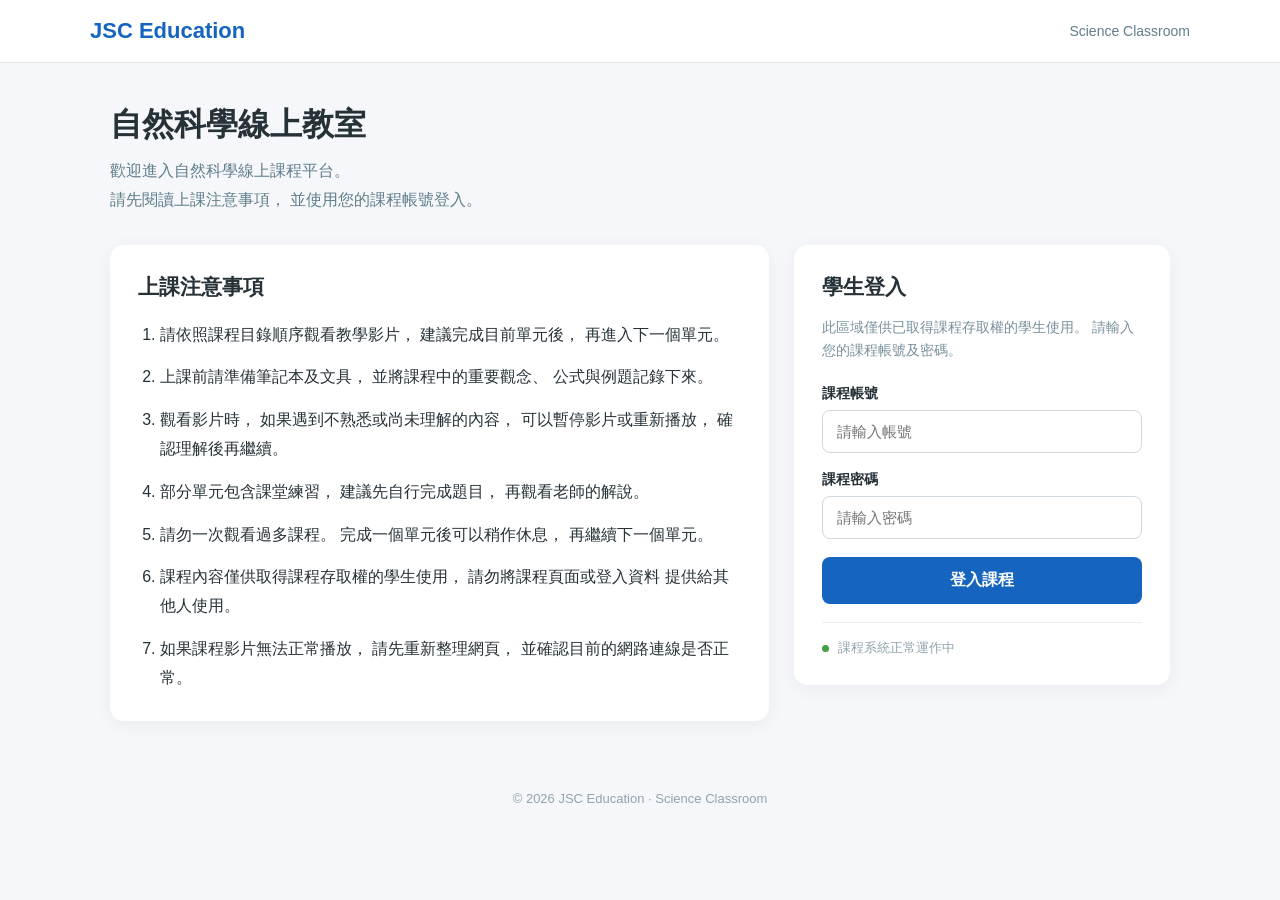
==== index.html @ a79ba4b3 "Add initial HTML structure for science classroom" ====
<!DOCTYPE html>
<html lang="zh-Hant">
<head>
  <meta charset="UTF-8">

  <meta
    name="viewport"
    content="width=device-width, initial-scale=1.0"
  >

  <meta
    name="robots"
    content="noindex, nofollow"
  >

  <title>自然科學線上教室｜JSC Education</title>

  <style>
    /* ==============================
       基本設定
    ============================== */

    * {
      box-sizing: border-box;
    }

    html {
      scroll-behavior: smooth;
    }

    body {
      margin: 0;

      font-family:
        "Noto Sans TC",
        "Microsoft JhengHei",
        Arial,
        sans-serif;

      background: #f5f7fa;
      color: #263238;
    }


    /* ==============================
       頁首
    ============================== */

    header {
      background: #ffffff;
      border-bottom: 1px solid #e0e0e0;
      padding: 18px 24px;
    }

    .header-inner {
      max-width: 1100px;
      margin: 0 auto;

      display: flex;
      align-items: center;
      justify-content: space-between;
      gap: 20px;
    }

    .logo {
      font-size: 22px;
      font-weight: 700;
      color: #1565c0;
    }

    .course-name {
      font-size: 14px;
      color: #607d8b;
    }


    /* ==============================
       主要內容
    ============================== */

    main {
      max-width: 1100px;
      margin: 40px auto;
      padding: 0 20px;
    }


    /* ==============================
       課程標題
    ============================== */

    .hero {
      margin-bottom: 30px;
    }

    .hero h1 {
      margin: 0 0 10px;

      font-size: 32px;
      font-weight: 700;
    }

    .hero p {
      margin: 0;

      color: #607d8b;
      line-height: 1.8;
    }


    /* ==============================
       雙欄版面
    ============================== */

    .layout {
      display: grid;

      grid-template-columns:
        minmax(0, 1.4fr)
        minmax(300px, 0.8fr);

      gap: 25px;

      align-items: start;
    }


    /* ==============================
       卡片
    ============================== */

    .card {
      background: #ffffff;

      border-radius: 14px;

      padding: 28px;

      box-shadow:
        0 4px 20px
        rgba(0, 0, 0, 0.05);
    }

    .card h2 {
      margin-top: 0;
      margin-bottom: 20px;

      font-size: 21px;
    }


    /* ==============================
       注意事項
    ============================== */

    .notice-list {
      padding-left: 22px;
      margin-bottom: 0;
    }

    .notice-list li {
      margin-bottom: 14px;

      line-height: 1.8;
    }

    .notice-list li:last-child {
      margin-bottom: 0;
    }


    /* ==============================
       登入區
    ============================== */

    .login-card {
      position: sticky;
      top: 25px;
    }

    .login-description {
      margin-top: -5px;
      margin-bottom: 22px;

      font-size: 14px;
      color: #78909c;

      line-height: 1.7;
    }

    label {
      display: block;

      margin-bottom: 7px;

      font-size: 14px;
      font-weight: 600;
    }

    input {
      width: 100%;

      padding: 12px 14px;
      margin-bottom: 18px;

      border: 1px solid #cfd8dc;
      border-radius: 8px;

      background: #ffffff;

      font-size: 15px;

      outline: none;

      transition:
        border-color 0.2s,
        box-shadow 0.2s;
    }

    input:focus {
      border-color: #1976d2;

      box-shadow:
        0 0 0 3px
        rgba(25, 118, 210, 0.08);
    }


    /* ==============================
       登入按鈕
    ============================== */

    button {
      width: 100%;

      padding: 13px;

      border: 0;
      border-radius: 8px;

      background: #1565c0;
      color: #ffffff;

      font-size: 16px;
      font-weight: 600;

      cursor: pointer;

      transition:
        background 0.2s,
        opacity 0.2s;
    }

    button:hover {
      background: #0d47a1;
    }

    button:disabled {
      opacity: 0.65;
      cursor: wait;
    }


    /* ==============================
       錯誤訊息
    ============================== */

    .error {
      display: none;

      margin-top: 14px;
      padding: 11px 12px;

      border-radius: 7px;

      background: #ffebee;
      color: #c62828;

      font-size: 14px;

      line-height: 1.5;
    }


    /* ==============================
       課程狀態
    ============================== */

    .status {
      margin-top: 18px;
      padding-top: 16px;

      border-top: 1px solid #eceff1;

      font-size: 13px;
      color: #90a4ae;
    }

    .status-dot {
      display: inline-block;

      width: 7px;
      height: 7px;

      margin-right: 6px;

      border-radius: 50%;

      background: #43a047;
    }


    /* ==============================
       頁尾
    ============================== */

    footer {
      padding: 30px 20px 40px;

      text-align: center;

      color: #90a4ae;
      font-size: 13px;
    }


    /* ==============================
       手機版
    ============================== */

    @media (max-width: 760px) {

      header {
        padding: 16px 20px;
      }

      .header-inner {
        align-items: flex-start;
        flex-direction: column;

        gap: 4px;
      }

      main {
        margin-top: 28px;
      }

      .hero h1 {
        font-size: 27px;
      }

      .layout {
        grid-template-columns: 1fr;
      }

      .login-card {
        position: static;
      }

      .card {
        padding: 22px;
      }

    }
  </style>
</head>


<body>

  <!-- ==============================
       頁首
  ============================== -->

  <header>

    <div class="header-inner">

      <div class="logo">
        JSC Education
      </div>

      <div class="course-name">
        Science Classroom
      </div>

    </div>

  </header>


  <!-- ==============================
       主要內容
  ============================== -->

  <main>

    <!-- 課程標題 -->

    <section class="hero">

      <h1>
        自然科學線上教室
      </h1>

      <p>
        歡迎進入自然科學線上課程平台。
        <br>
        請先閱讀上課注意事項，
        並使用您的課程帳號登入。
      </p>

    </section>


    <div class="layout">


      <!-- ============================
           上課注意事項
      ============================= -->

      <section class="card">

        <h2>
          上課注意事項
        </h2>

        <ol class="notice-list">

          <li>
            請依照課程目錄順序觀看教學影片，
            建議完成目前單元後，
            再進入下一個單元。
          </li>

          <li>
            上課前請準備筆記本及文具，
            並將課程中的重要觀念、
            公式與例題記錄下來。
          </li>

          <li>
            觀看影片時，
            如果遇到不熟悉或尚未理解的內容，
            可以暫停影片或重新播放，
            確認理解後再繼續。
          </li>

          <li>
            部分單元包含課堂練習，
            建議先自行完成題目，
            再觀看老師的解說。
          </li>

          <li>
            請勿一次觀看過多課程。
            完成一個單元後可以稍作休息，
            再繼續下一個單元。
          </li>

          <li>
            課程內容僅供取得課程存取權的學生使用，
            請勿將課程頁面或登入資料
            提供給其他人使用。
          </li>

          <li>
            如果課程影片無法正常播放，
            請先重新整理網頁，
            並確認目前的網路連線是否正常。
          </li>

        </ol>

      </section>


      <!-- ============================
           登入區
      ============================= -->

      <section class="card login-card">

        <h2>
          學生登入
        </h2>

        <p class="login-description">
          此區域僅供已取得課程存取權的學生使用。
          請輸入您的課程帳號及密碼。
        </p>


        <form id="loginForm">

          <label for="username">
            課程帳號
          </label>

          <input
            type="text"
            id="username"
            name="username"
            autocomplete="username"
            placeholder="請輸入帳號"
            required
          >


          <label for="password">
            課程密碼
          </label>

          <input
            type="password"
            id="password"
            name="password"
            autocomplete="current-password"
            placeholder="請輸入密碼"
            required
          >


          <button
            type="submit"
            id="loginButton"
          >
            登入課程
          </button>


          <div
            class="error"
            id="loginError"
            role="alert"
          >
            帳號或密碼錯誤，
            請重新確認。
          </div>

        </form>


        <div class="status">

          <span class="status-dot"></span>

          課程系統正常運作中

        </div>

      </section>

    </div>

  </main>


  <!-- ==============================
       頁尾
  ============================== -->

  <footer>
    © 2026 JSC Education · Science Classroom
  </footer>


  <!-- ==============================
       登入程式
  ============================== -->

  <script>

    const loginForm =
      document.getElementById("loginForm");

    const loginButton =
      document.getElementById("loginButton");

    const loginError =
      document.getElementById("loginError");


    loginForm.addEventListener(
      "submit",
      function (event) {

        event.preventDefault();


        /* --------------------------
           取得帳號密碼
        -------------------------- */

        const username =
          document
            .getElementById("username")
            .value
            .trim();


        const password =
          document
            .getElementById("password")
            .value
            .trim();


        loginError.style.display =
          "none";


        /* --------------------------
           檢查是否有輸入
        -------------------------- */

        if (
          username === "" ||
          password === ""
        ) {

          loginError.textContent =
            "請輸入課程帳號及密碼。";

          loginError.style.display =
            "block";

          return;

        }


        /* --------------------------
           模擬登入驗證
        -------------------------- */

        loginButton.disabled = true;

        loginButton.textContent =
          "驗證課程權限中...";


        setTimeout(
          function () {


            /* ----------------------
               儲存登入狀態

               目前只是前端模擬，
               不是真正的伺服器驗證。
            ---------------------- */

            sessionStorage.setItem(
              "scienceClassroomLogin",
              "true"
            );


            /* ----------------------
               前往課程目錄

               /science/
                    ↓
               /science/classroom/
            ---------------------- */

            window.location.href =
              "/science/classroom/";

          },

          700
        );

      }
    );

  </script>

</body>
</html>
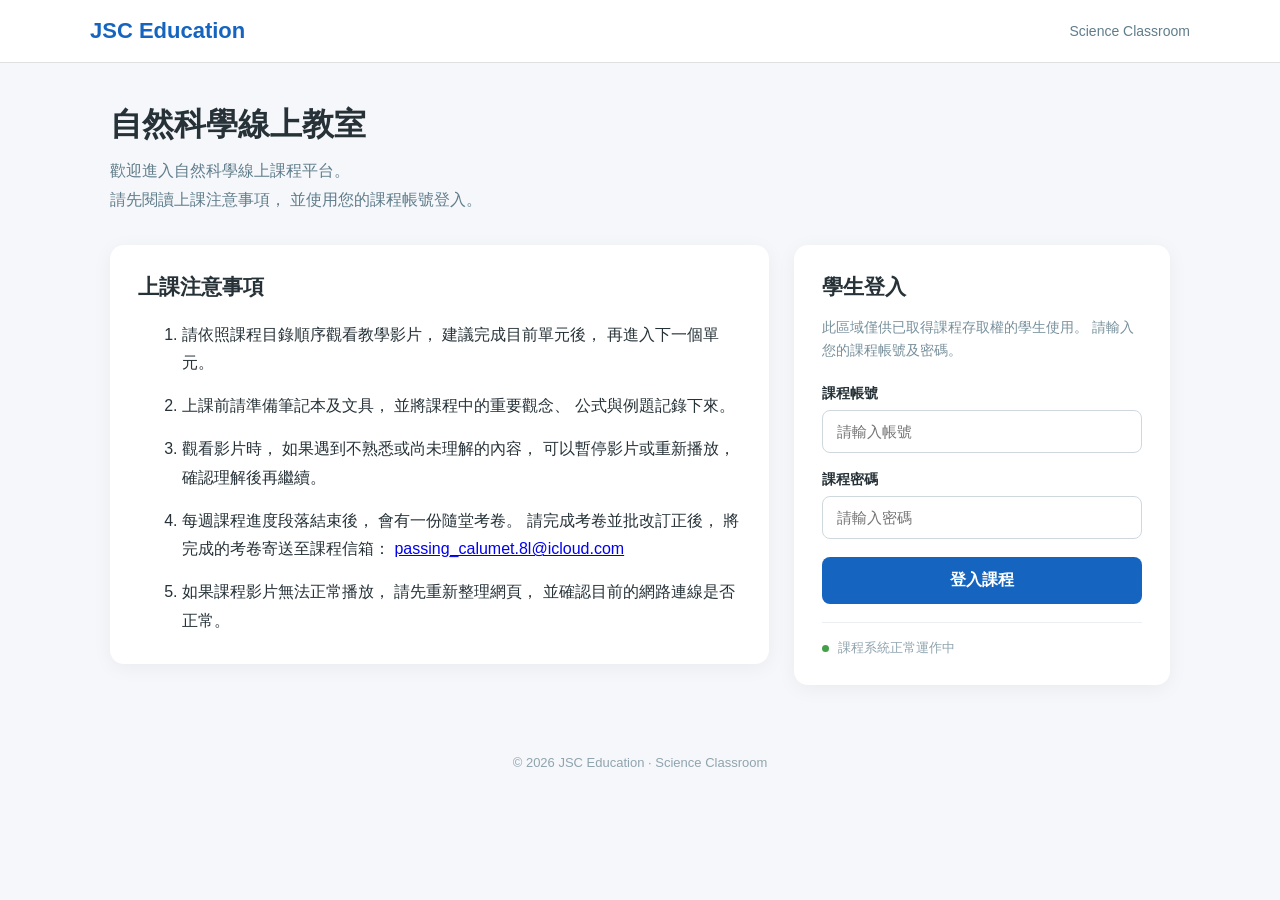
==== commit 0f72b30c: "Refactor notice list items in index.html" ====
--- a/index.html
+++ b/index.html
@@ -428,48 +428,42 @@
 
         <ol class="notice-list">
 
-          <li>
-            請依照課程目錄順序觀看教學影片，
-            建議完成目前單元後，
-            再進入下一個單元。
-          </li>
-
-          <li>
-            上課前請準備筆記本及文具，
-            並將課程中的重要觀念、
-            公式與例題記錄下來。
-          </li>
-
-          <li>
-            觀看影片時，
-            如果遇到不熟悉或尚未理解的內容，
-            可以暫停影片或重新播放，
-            確認理解後再繼續。
-          </li>
-
-          <li>
-            部分單元包含課堂練習，
-            建議先自行完成題目，
-            再觀看老師的解說。
-          </li>
-
-          <li>
-            請勿一次觀看過多課程。
-            完成一個單元後可以稍作休息，
-            再繼續下一個單元。
-          </li>
-
-          <li>
-            課程內容僅供取得課程存取權的學生使用，
-            請勿將課程頁面或登入資料
-            提供給其他人使用。
-          </li>
-
-          <li>
-            如果課程影片無法正常播放，
-            請先重新整理網頁，
-            並確認目前的網路連線是否正常。
-          </li>
+          <ol class="notice-list">
+
+  <li>
+    請依照課程目錄順序觀看教學影片，
+    建議完成目前單元後，
+    再進入下一個單元。
+  </li>
+
+  <li>
+    上課前請準備筆記本及文具，
+    並將課程中的重要觀念、
+    公式與例題記錄下來。
+  </li>
+
+  <li>
+    觀看影片時，
+    如果遇到不熟悉或尚未理解的內容，
+    可以暫停影片或重新播放，
+    確認理解後再繼續。
+  </li>
+
+  <li>
+    每週課程進度段落結束後，
+    會有一份隨堂考卷。
+    請完成考卷並批改訂正後，
+    將完成的考卷寄送至課程信箱：
+    <a href="mailto:passing_calumet.8l@icloud.com?subject=自然科學課程隨堂考繳交">passing_calumet.8l@icloud.com</a>
+  </li>
+
+  <li>
+    如果課程影片無法正常播放，
+    請先重新整理網頁，
+    並確認目前的網路連線是否正常。
+  </li>
+
+</ol>
 
         </ol>
 
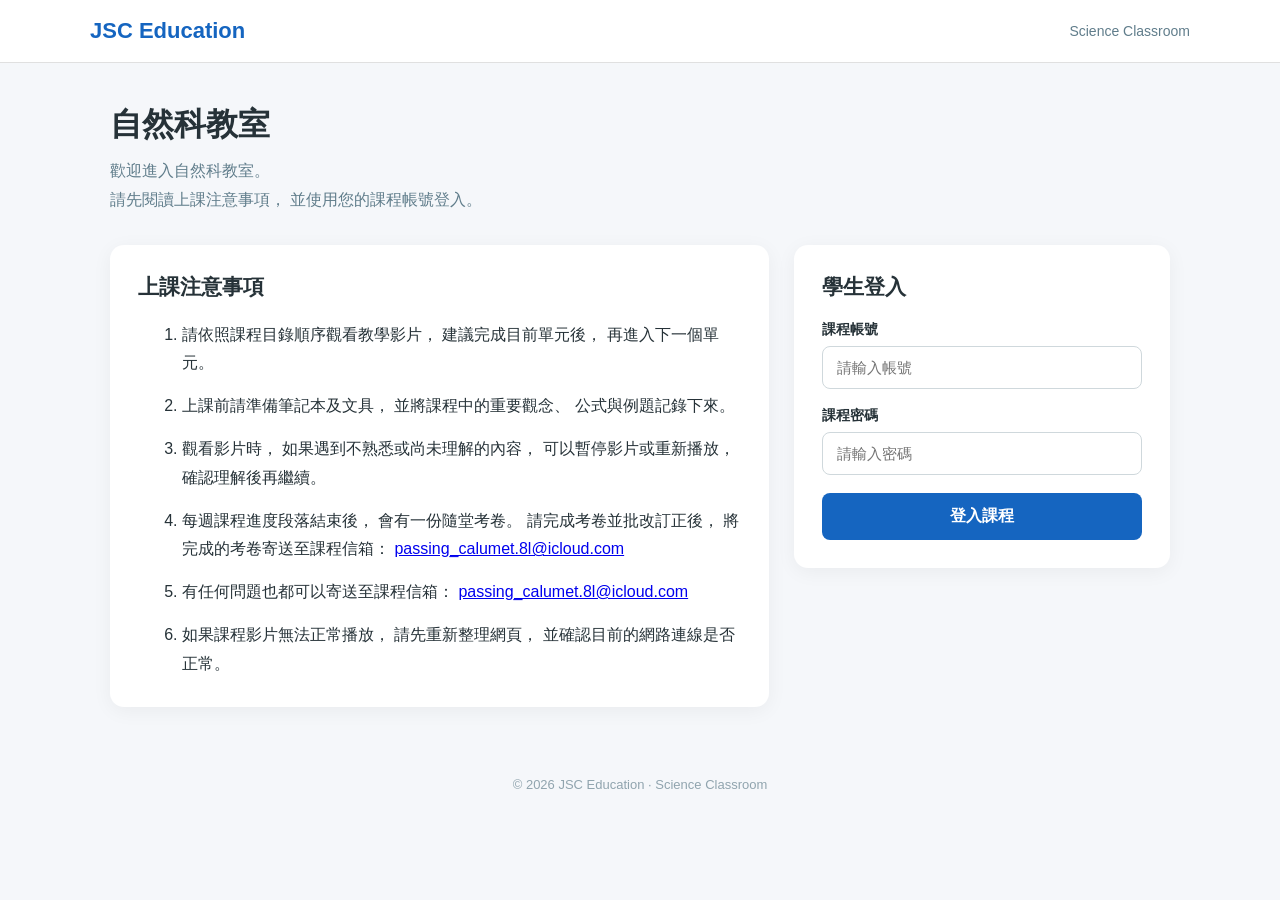
==== commit 8c179bb8: "Update text and email links in index.html" ====
--- a/index.html
+++ b/index.html
@@ -400,11 +400,11 @@
     <section class="hero">
 
       <h1>
-        自然科學線上教室
+        自然科教室
       </h1>
 
       <p>
-        歡迎進入自然科學線上課程平台。
+        歡迎進入自然科教室。
         <br>
         請先閱讀上課注意事項，
         並使用您的課程帳號登入。
@@ -454,7 +454,12 @@
     會有一份隨堂考卷。
     請完成考卷並批改訂正後，
     將完成的考卷寄送至課程信箱：
-    <a href="mailto:passing_calumet.8l@icloud.com?subject=自然科學課程隨堂考繳交">passing_calumet.8l@icloud.com</a>
+    <a href="mailto:passing_calumet.8l@icloud.com?subject=自然科課程隨堂考">passing_calumet.8l@icloud.com</a>
+  </li>
+
+  <li>
+    有任何問題也都可以寄送至課程信箱：
+    <a href="mailto:passing_calumet.8l@icloud.com?subject=我有問題[自然科]">passing_calumet.8l@icloud.com</a>
   </li>
 
   <li>
@@ -479,12 +484,6 @@
         <h2>
           學生登入
         </h2>
-
-        <p class="login-description">
-          此區域僅供已取得課程存取權的學生使用。
-          請輸入您的課程帳號及密碼。
-        </p>
-
 
         <form id="loginForm">
 
@@ -535,15 +534,6 @@
 
         </form>
 
-
-        <div class="status">
-
-          <span class="status-dot"></span>
-
-          課程系統正常運作中
-
-        </div>
-
       </section>
 
     </div>
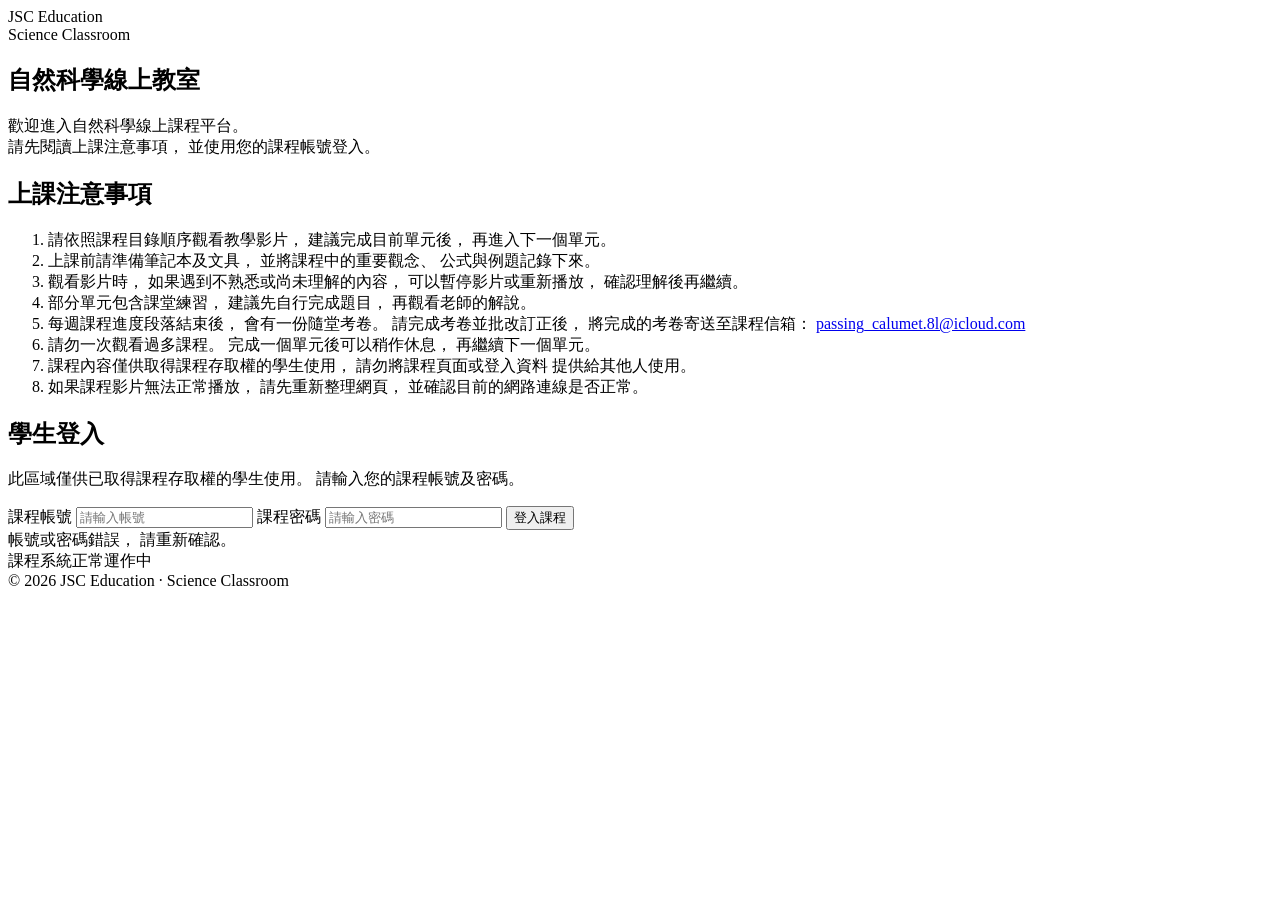
==== commit 80129f17: "Refactor index.html for content and style updates Updated course content and styling in index.html, " ====
--- a/index.html
+++ b/index.html
@@ -15,362 +15,14 @@
 
   <title>自然科學線上教室｜JSC Education</title>
 
-  <style>
-    /* ==============================
-       基本設定
-    ============================== */
-
-    * {
-      box-sizing: border-box;
-    }
-
-    html {
-      scroll-behavior: smooth;
-    }
-
-    body {
-      margin: 0;
-
-      font-family:
-        "Noto Sans TC",
-        "Microsoft JhengHei",
-        Arial,
-        sans-serif;
-
-      background: #f5f7fa;
-      color: #263238;
-    }
-
-
-    /* ==============================
-       頁首
-    ============================== */
-
-    header {
-      background: #ffffff;
-      border-bottom: 1px solid #e0e0e0;
-      padding: 18px 24px;
-    }
-
-    .header-inner {
-      max-width: 1100px;
-      margin: 0 auto;
-
-      display: flex;
-      align-items: center;
-      justify-content: space-between;
-      gap: 20px;
-    }
-
-    .logo {
-      font-size: 22px;
-      font-weight: 700;
-      color: #1565c0;
-    }
-
-    .course-name {
-      font-size: 14px;
-      color: #607d8b;
-    }
-
-
-    /* ==============================
-       主要內容
-    ============================== */
-
-    main {
-      max-width: 1100px;
-      margin: 40px auto;
-      padding: 0 20px;
-    }
-
-
-    /* ==============================
-       課程標題
-    ============================== */
-
-    .hero {
-      margin-bottom: 30px;
-    }
-
-    .hero h1 {
-      margin: 0 0 10px;
-
-      font-size: 32px;
-      font-weight: 700;
-    }
-
-    .hero p {
-      margin: 0;
-
-      color: #607d8b;
-      line-height: 1.8;
-    }
-
-
-    /* ==============================
-       雙欄版面
-    ============================== */
-
-    .layout {
-      display: grid;
-
-      grid-template-columns:
-        minmax(0, 1.4fr)
-        minmax(300px, 0.8fr);
-
-      gap: 25px;
-
-      align-items: start;
-    }
-
-
-    /* ==============================
-       卡片
-    ============================== */
-
-    .card {
-      background: #ffffff;
-
-      border-radius: 14px;
-
-      padding: 28px;
-
-      box-shadow:
-        0 4px 20px
-        rgba(0, 0, 0, 0.05);
-    }
-
-    .card h2 {
-      margin-top: 0;
-      margin-bottom: 20px;
-
-      font-size: 21px;
-    }
-
-
-    /* ==============================
-       注意事項
-    ============================== */
-
-    .notice-list {
-      padding-left: 22px;
-      margin-bottom: 0;
-    }
-
-    .notice-list li {
-      margin-bottom: 14px;
-
-      line-height: 1.8;
-    }
-
-    .notice-list li:last-child {
-      margin-bottom: 0;
-    }
-
-
-    /* ==============================
-       登入區
-    ============================== */
-
-    .login-card {
-      position: sticky;
-      top: 25px;
-    }
-
-    .login-description {
-      margin-top: -5px;
-      margin-bottom: 22px;
-
-      font-size: 14px;
-      color: #78909c;
-
-      line-height: 1.7;
-    }
-
-    label {
-      display: block;
-
-      margin-bottom: 7px;
-
-      font-size: 14px;
-      font-weight: 600;
-    }
-
-    input {
-      width: 100%;
-
-      padding: 12px 14px;
-      margin-bottom: 18px;
-
-      border: 1px solid #cfd8dc;
-      border-radius: 8px;
-
-      background: #ffffff;
-
-      font-size: 15px;
-
-      outline: none;
-
-      transition:
-        border-color 0.2s,
-        box-shadow 0.2s;
-    }
-
-    input:focus {
-      border-color: #1976d2;
-
-      box-shadow:
-        0 0 0 3px
-        rgba(25, 118, 210, 0.08);
-    }
-
-
-    /* ==============================
-       登入按鈕
-    ============================== */
-
-    button {
-      width: 100%;
-
-      padding: 13px;
-
-      border: 0;
-      border-radius: 8px;
-
-      background: #1565c0;
-      color: #ffffff;
-
-      font-size: 16px;
-      font-weight: 600;
-
-      cursor: pointer;
-
-      transition:
-        background 0.2s,
-        opacity 0.2s;
-    }
-
-    button:hover {
-      background: #0d47a1;
-    }
-
-    button:disabled {
-      opacity: 0.65;
-      cursor: wait;
-    }
-
-
-    /* ==============================
-       錯誤訊息
-    ============================== */
-
-    .error {
-      display: none;
-
-      margin-top: 14px;
-      padding: 11px 12px;
-
-      border-radius: 7px;
-
-      background: #ffebee;
-      color: #c62828;
-
-      font-size: 14px;
-
-      line-height: 1.5;
-    }
-
-
-    /* ==============================
-       課程狀態
-    ============================== */
-
-    .status {
-      margin-top: 18px;
-      padding-top: 16px;
-
-      border-top: 1px solid #eceff1;
-
-      font-size: 13px;
-      color: #90a4ae;
-    }
-
-    .status-dot {
-      display: inline-block;
-
-      width: 7px;
-      height: 7px;
-
-      margin-right: 6px;
-
-      border-radius: 50%;
-
-      background: #43a047;
-    }
-
-
-    /* ==============================
-       頁尾
-    ============================== */
-
-    footer {
-      padding: 30px 20px 40px;
-
-      text-align: center;
-
-      color: #90a4ae;
-      font-size: 13px;
-    }
-
-
-    /* ==============================
-       手機版
-    ============================== */
-
-    @media (max-width: 760px) {
-
-      header {
-        padding: 16px 20px;
-      }
-
-      .header-inner {
-        align-items: flex-start;
-        flex-direction: column;
-
-        gap: 4px;
-      }
-
-      main {
-        margin-top: 28px;
-      }
-
-      .hero h1 {
-        font-size: 27px;
-      }
-
-      .layout {
-        grid-template-columns: 1fr;
-      }
-
-      .login-card {
-        position: static;
-      }
-
-      .card {
-        padding: 22px;
-      }
-
-    }
-  </style>
+  <link
+    rel="stylesheet"
+    href="/science/style.css"
+  >
 </head>
 
 
 <body>
-
-  <!-- ==============================
-       頁首
-  ============================== -->
 
   <header>
 
@@ -389,22 +41,16 @@
   </header>
 
 
-  <!-- ==============================
-       主要內容
-  ============================== -->
-
   <main>
 
-    <!-- 課程標題 -->
-
     <section class="hero">
 
       <h1>
-        自然科教室
+        自然科學線上教室
       </h1>
 
       <p>
-        歡迎進入自然科教室。
+        歡迎進入自然科學線上課程平台。
         <br>
         請先閱讀上課注意事項，
         並使用您的課程帳號登入。
@@ -416,9 +62,7 @@
     <div class="layout">
 
 
-      <!-- ============================
-           上課注意事項
-      ============================= -->
+      <!-- 上課注意事項 -->
 
       <section class="card">
 
@@ -428,62 +72,80 @@
 
         <ol class="notice-list">
 
-          <ol class="notice-list">
-
-  <li>
-    請依照課程目錄順序觀看教學影片，
-    建議完成目前單元後，
-    再進入下一個單元。
-  </li>
-
-  <li>
-    上課前請準備筆記本及文具，
-    並將課程中的重要觀念、
-    公式與例題記錄下來。
-  </li>
-
-  <li>
-    觀看影片時，
-    如果遇到不熟悉或尚未理解的內容，
-    可以暫停影片或重新播放，
-    確認理解後再繼續。
-  </li>
-
-  <li>
-    每週課程進度段落結束後，
-    會有一份隨堂考卷。
-    請完成考卷並批改訂正後，
-    將完成的考卷寄送至課程信箱：
-    <a href="mailto:passing_calumet.8l@icloud.com?subject=自然科課程隨堂考">passing_calumet.8l@icloud.com</a>
-  </li>
-
-  <li>
-    有任何問題也都可以寄送至課程信箱：
-    <a href="mailto:passing_calumet.8l@icloud.com?subject=我有問題[自然科]">passing_calumet.8l@icloud.com</a>
-  </li>
-
-  <li>
-    如果課程影片無法正常播放，
-    請先重新整理網頁，
-    並確認目前的網路連線是否正常。
-  </li>
-
-</ol>
+          <li>
+            請依照課程目錄順序觀看教學影片，
+            建議完成目前單元後，
+            再進入下一個單元。
+          </li>
+
+          <li>
+            上課前請準備筆記本及文具，
+            並將課程中的重要觀念、
+            公式與例題記錄下來。
+          </li>
+
+          <li>
+            觀看影片時，
+            如果遇到不熟悉或尚未理解的內容，
+            可以暫停影片或重新播放，
+            確認理解後再繼續。
+          </li>
+
+          <li>
+            部分單元包含課堂練習，
+            建議先自行完成題目，
+            再觀看老師的解說。
+          </li>
+
+          <li>
+            每週課程進度段落結束後，
+            會有一份隨堂考卷。
+            請完成考卷並批改訂正後，
+            將完成的考卷寄送至課程信箱：
+
+            <a
+              href="mailto:passing_calumet.8l@icloud.com?subject=自然科學課程隨堂考繳交"
+            >
+              passing_calumet.8l@icloud.com
+            </a>
+          </li>
+
+          <li>
+            請勿一次觀看過多課程。
+            完成一個單元後可以稍作休息，
+            再繼續下一個單元。
+          </li>
+
+          <li>
+            課程內容僅供取得課程存取權的學生使用，
+            請勿將課程頁面或登入資料
+            提供給其他人使用。
+          </li>
+
+          <li>
+            如果課程影片無法正常播放，
+            請先重新整理網頁，
+            並確認目前的網路連線是否正常。
+          </li>
 
         </ol>
 
       </section>
 
 
-      <!-- ============================
-           登入區
-      ============================= -->
+      <!-- 學生登入 -->
 
       <section class="card login-card">
 
         <h2>
           學生登入
         </h2>
+
+        <p class="login-description">
+          此區域僅供已取得課程存取權的學生使用。
+          請輸入您的課程帳號及密碼。
+        </p>
+
 
         <form id="loginForm">
 
@@ -534,26 +196,27 @@
 
         </form>
 
+
+        <div class="status">
+
+          <span class="status-dot"></span>
+
+          課程系統正常運作中
+
+        </div>
+
       </section>
 
     </div>
 
   </main>
 
-
-  <!-- ==============================
-       頁尾
-  ============================== -->
 
   <footer>
     © 2026 JSC Education · Science Classroom
   </footer>
 
 
-  <!-- ==============================
-       登入程式
-  ============================== -->
-
   <script>
 
     const loginForm =
@@ -572,10 +235,6 @@
 
         event.preventDefault();
 
-
-        /* --------------------------
-           取得帳號密碼
-        -------------------------- */
 
         const username =
           document
@@ -595,10 +254,6 @@
           "none";
 
 
-        /* --------------------------
-           檢查是否有輸入
-        -------------------------- */
-
         if (
           username === "" ||
           password === ""
@@ -615,10 +270,6 @@
         }
 
 
-        /* --------------------------
-           模擬登入驗證
-        -------------------------- */
-
         loginButton.disabled = true;
 
         loginButton.textContent =
@@ -627,14 +278,6 @@
 
         setTimeout(
           function () {
-
-
-            /* ----------------------
-               儲存登入狀態
-
-               目前只是前端模擬，
-               不是真正的伺服器驗證。
-            ---------------------- */
 
             sessionStorage.setItem(
               "scienceClassroomLogin",
@@ -642,14 +285,6 @@
             );
 
 
-            /* ----------------------
-               前往課程目錄
-
-               /science/
-                    ↓
-               /science/classroom/
-            ---------------------- */
-
             window.location.href =
               "/science/classroom/";
 
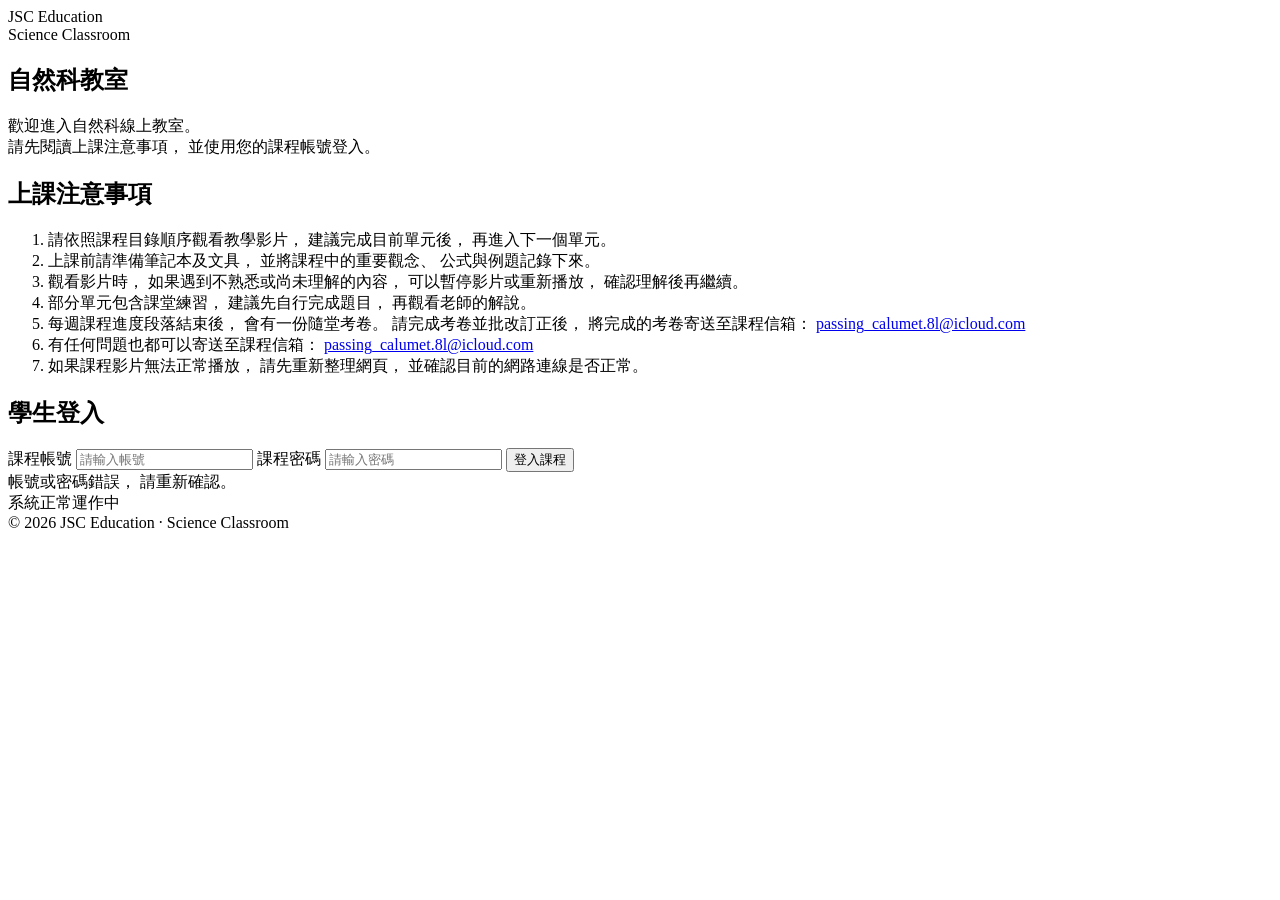
==== commit ab0a0376: "Revise text content for clarity and conciseness Updated various text elements in the HTML to reflect" ====
--- a/index.html
+++ b/index.html
@@ -13,7 +13,7 @@
     content="noindex, nofollow"
   >
 
-  <title>自然科學線上教室｜JSC Education</title>
+  <title>自然科｜JSC Education</title>
 
   <link
     rel="stylesheet"
@@ -46,11 +46,11 @@
     <section class="hero">
 
       <h1>
-        自然科學線上教室
+        自然科教室
       </h1>
 
       <p>
-        歡迎進入自然科學線上課程平台。
+        歡迎進入自然科線上教室。
         <br>
         請先閱讀上課注意事項，
         並使用您的課程帳號登入。
@@ -103,23 +103,12 @@
             請完成考卷並批改訂正後，
             將完成的考卷寄送至課程信箱：
 
-            <a
-              href="mailto:passing_calumet.8l@icloud.com?subject=自然科學課程隨堂考繳交"
-            >
-              passing_calumet.8l@icloud.com
-            </a>
-          </li>
-
-          <li>
-            請勿一次觀看過多課程。
-            完成一個單元後可以稍作休息，
-            再繼續下一個單元。
-          </li>
-
-          <li>
-            課程內容僅供取得課程存取權的學生使用，
-            請勿將課程頁面或登入資料
-            提供給其他人使用。
+            <a href="mailto:passing_calumet.8l@icloud.com?subject=自然科課程隨堂考">passing_calumet.8l@icloud.com</a>
+          </li>
+
+          <li>
+            有任何問題也都可以寄送至課程信箱：
+            <a href="mailto:passing_calumet.8l@icloud.com?subject=我有問題[自然科]">passing_calumet.8l@icloud.com</a>
           </li>
 
           <li>
@@ -140,12 +129,6 @@
         <h2>
           學生登入
         </h2>
-
-        <p class="login-description">
-          此區域僅供已取得課程存取權的學生使用。
-          請輸入您的課程帳號及密碼。
-        </p>
-
 
         <form id="loginForm">
 
@@ -201,7 +184,7 @@
 
           <span class="status-dot"></span>
 
-          課程系統正常運作中
+          系統正常運作中
 
         </div>
 
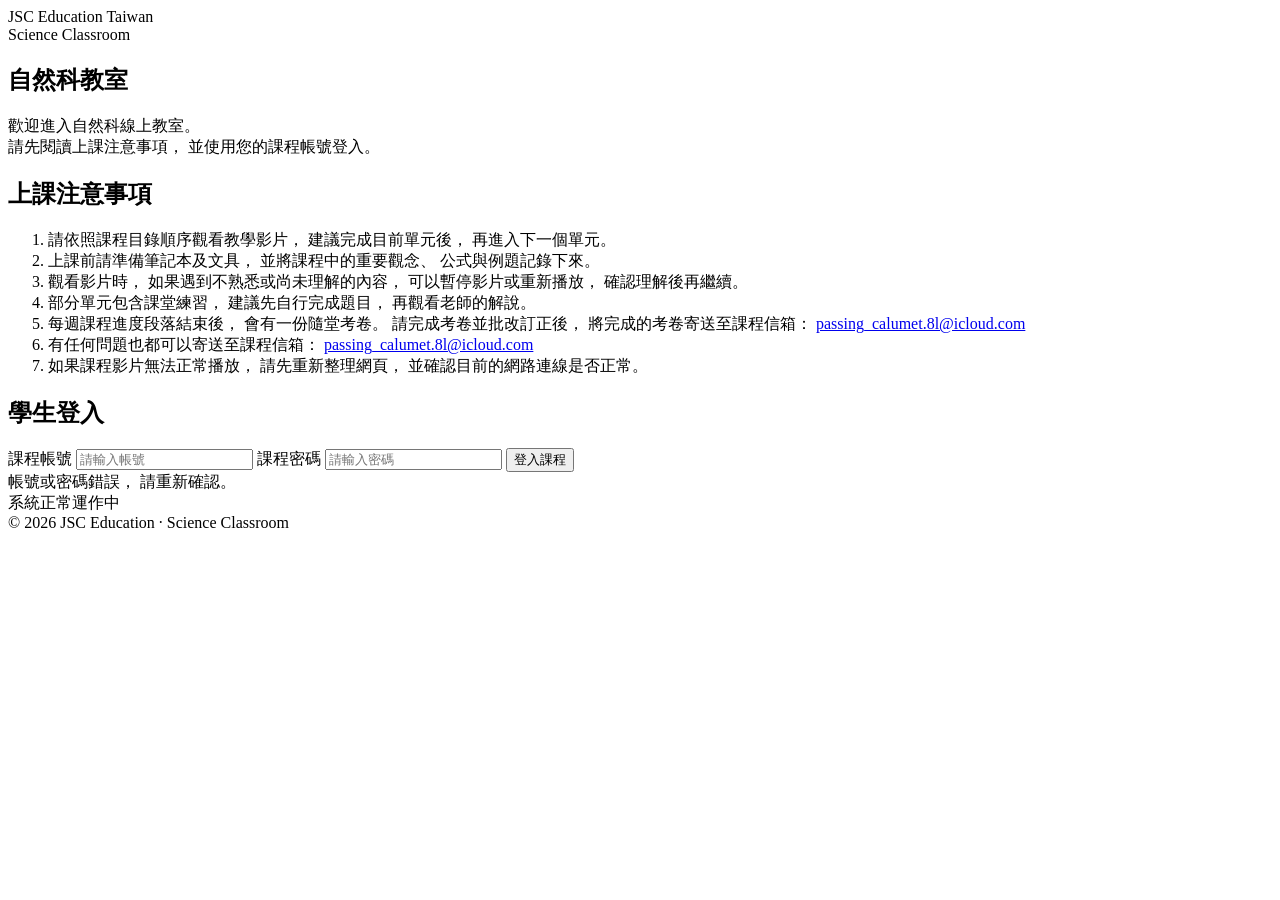
==== commit 13db8411: "Change title and logo text in index.html" ====
--- a/index.html
+++ b/index.html
@@ -13,7 +13,7 @@
     content="noindex, nofollow"
   >
 
-  <title>自然科｜JSC Education</title>
+  <title>science｜JSC Education</title>
 
   <link
     rel="stylesheet"
@@ -29,7 +29,7 @@
     <div class="header-inner">
 
       <div class="logo">
-        JSC Education
+        JSC Education Taiwan
       </div>
 
       <div class="course-name">
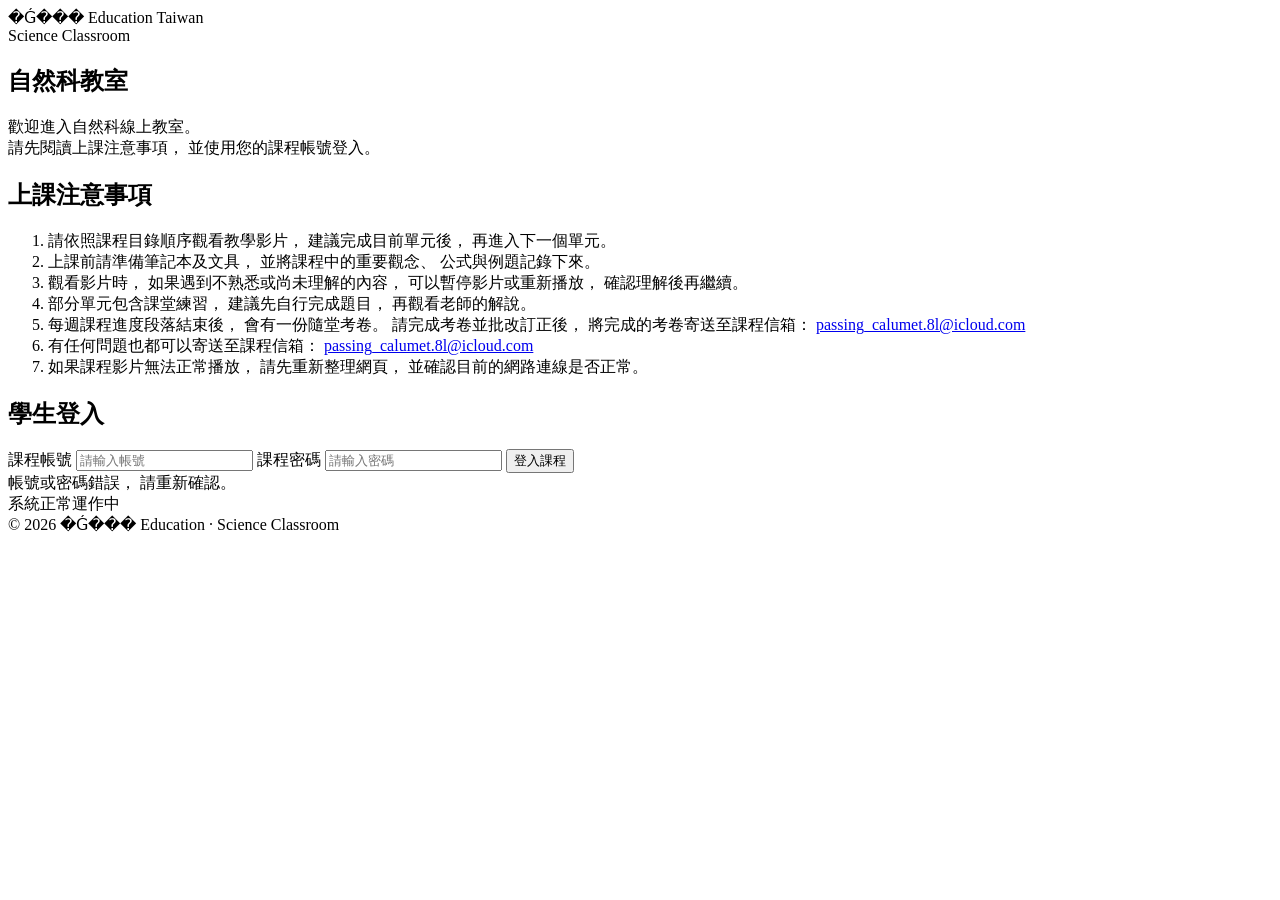
==== commit 4382cfe4: "Update title and footer for branding change" ====
--- a/index.html
+++ b/index.html
@@ -13,7 +13,7 @@
     content="noindex, nofollow"
   >
 
-  <title>science｜JSC Education</title>
+  <title>science｜�Ǵ��� Education</title>
 
   <link
     rel="stylesheet"
@@ -29,7 +29,7 @@
     <div class="header-inner">
 
       <div class="logo">
-        JSC Education Taiwan
+        �Ǵ��� Education Taiwan
       </div>
 
       <div class="course-name">
@@ -196,7 +196,7 @@
 
 
   <footer>
-    © 2026 JSC Education · Science Classroom
+    © 2026 �Ǵ��� Education · Science Classroom
   </footer>
 
 
